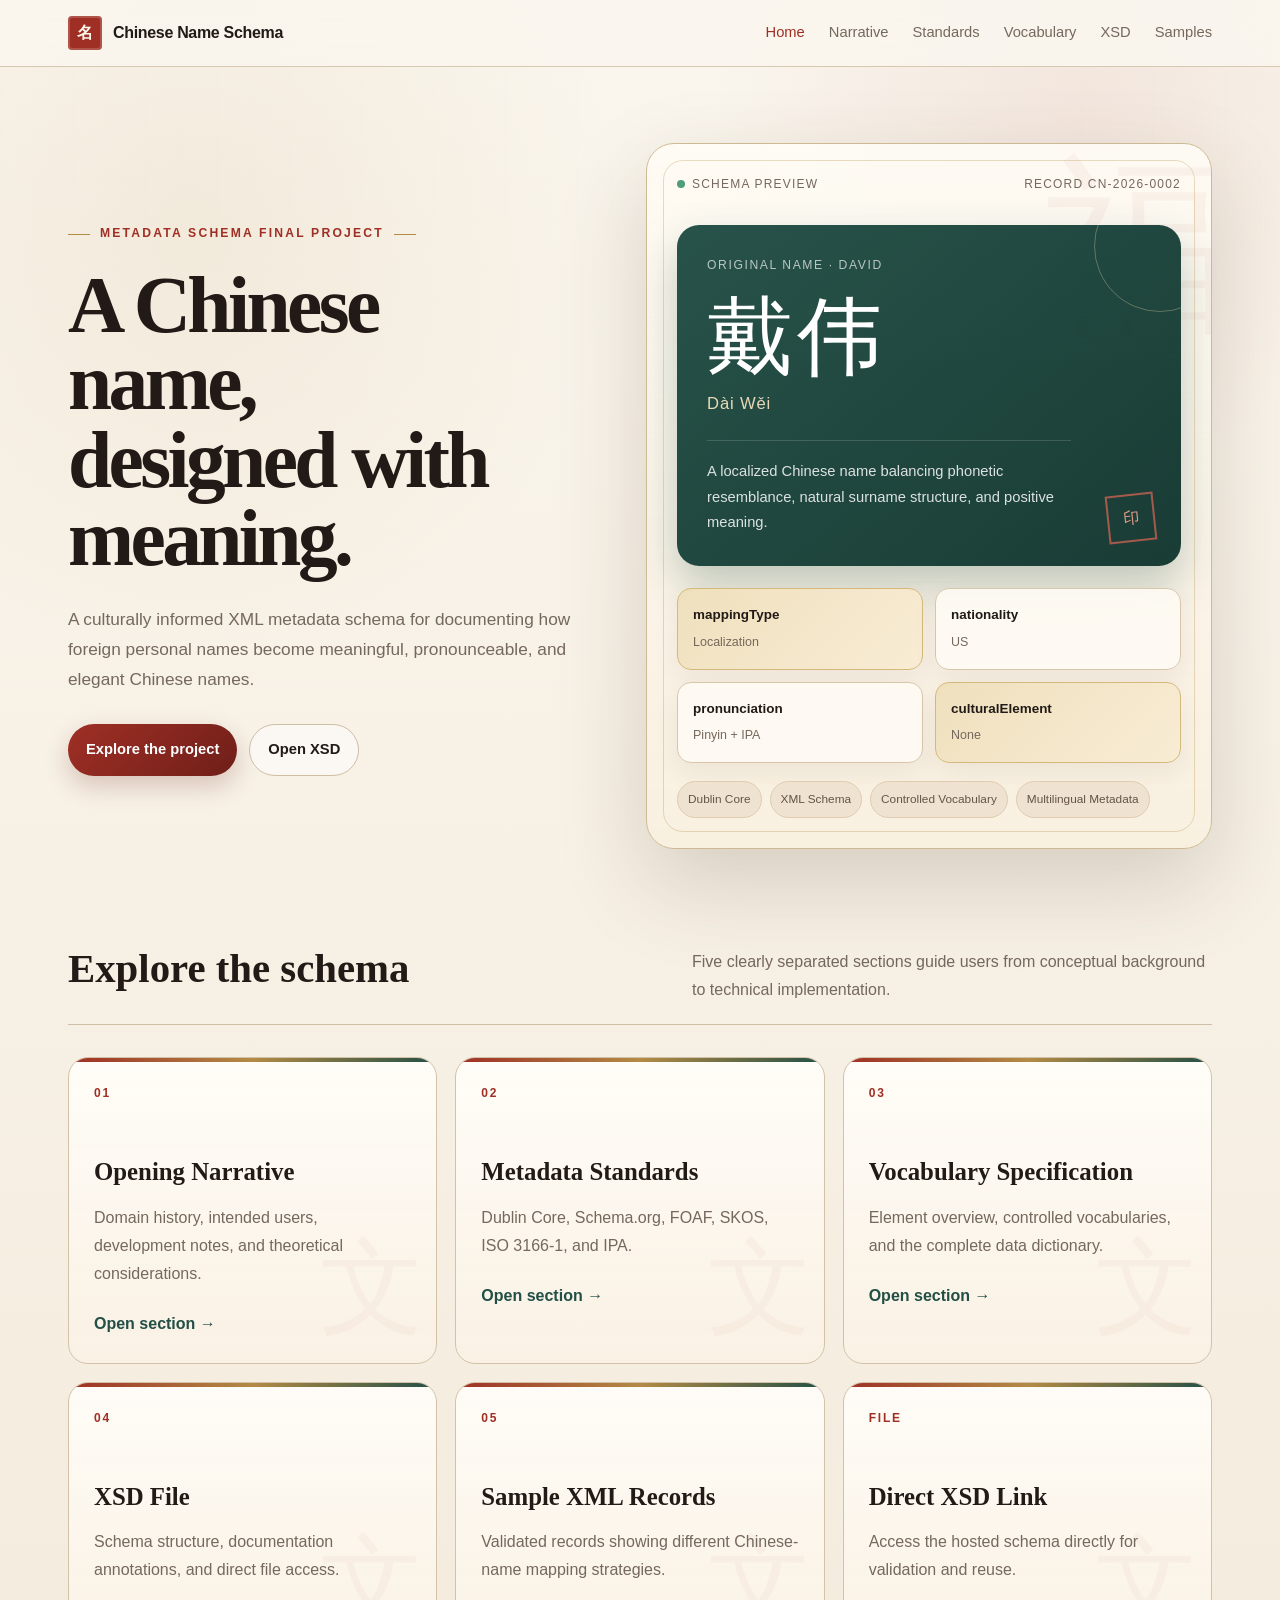
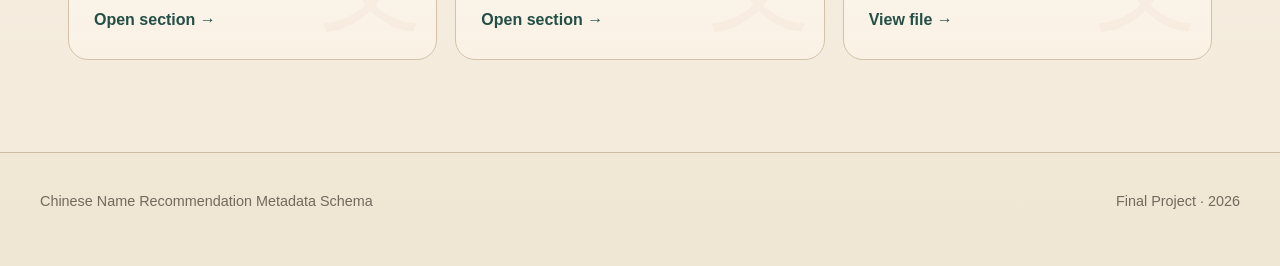
==== index.html @ 39246473 "Add files via upload" ====
<!doctype html>
<html lang="en">
<head>
<meta charset="utf-8">
<meta name="viewport" content="width=device-width,initial-scale=1">
<title>Chinese Name Recommendation Metadata Schema</title>
<meta name="description" content="">
<link rel="stylesheet" href="style.css">
</head>
<body>

<header class="site-header">
  <nav class="nav">
    <a class="brand" href="index.html">Chinese Name Schema</a>
    <button class="menu-button" aria-label="Open menu">☰</button>
    <div class="nav-links"><a class="active" href="index.html">Home</a><a class="" href="about.html">Narrative</a><a class="" href="standards.html">Standards</a><a class="" href="vocabulary.html">Vocabulary</a><a class="" href="xsd.html">XSD</a><a class="" href="samples.html">Samples</a></div>
  </nav>
</header>



<main>
  <section class="hero">
    <div class="hero-copy">
      <div class="eyebrow">Metadata Schema Final Project</div>
      <h1>A Chinese name,<br>designed with meaning.</h1>
      <p>
        A culturally informed XML metadata schema for documenting how foreign personal names become meaningful, pronounceable, and elegant Chinese names.
      </p>
      <div class="hero-actions">
        <a class="btn-primary" href="about.html">Explore the project</a>
        <a class="btn-outline" href="cn_schema.xsd">Open XSD</a>
      </div>
    </div>

    <div class="hero-visual">
      <div class="visual-top">
        <span><span class="status-dot"></span>Schema preview</span>
        <span>Record CN-2026-0002</span>
      </div>

      <div class="name-card">
        <div class="original">Original name · David</div>
        <div class="hanzi">戴伟</div>
        <div class="pinyin">Dài Wěi</div>
        <div class="meaning">
          A localized Chinese name balancing phonetic resemblance,
          natural surname structure, and positive meaning.
        </div>
      </div>

      <div class="schema-map">
        <div class="node accent">
          <strong>mappingType</strong>
          <span>Localization</span>
        </div>
        <div class="node">
          <strong>nationality</strong>
          <span>US</span>
        </div>
        <div class="node">
          <strong>pronunciation</strong>
          <span>Pinyin + IPA</span>
        </div>
        <div class="node accent">
          <strong>culturalElement</strong>
          <span>None</span>
        </div>
      </div>

      <div class="chips">
        <span class="chip">Dublin Core</span>
        <span class="chip">XML Schema</span>
        <span class="chip">Controlled Vocabulary</span>
        <span class="chip">Multilingual Metadata</span>
      </div>
    </div>
  </section>

  <section class="container">
    <div class="section-title">
      <h2>Explore the schema</h2>
      <p>Five clearly separated sections guide users from conceptual background to technical implementation.</p>
    </div>
    <div class="cards">
      <a class="card" href="about.html">
        <div class="card-num">01</div>
        <h3>Opening Narrative</h3>
        <p>Domain history, intended users, development notes, and theoretical considerations.</p>
        <span class="arrow">Open section →</span>
      </a>
      <a class="card" href="standards.html">
        <div class="card-num">02</div>
        <h3>Metadata Standards</h3>
        <p>Dublin Core, Schema.org, FOAF, SKOS, ISO 3166-1, and IPA.</p>
        <span class="arrow">Open section →</span>
      </a>
      <a class="card" href="vocabulary.html">
        <div class="card-num">03</div>
        <h3>Vocabulary Specification</h3>
        <p>Element overview, controlled vocabularies, and the complete data dictionary.</p>
        <span class="arrow">Open section →</span>
      </a>
      <a class="card" href="xsd.html">
        <div class="card-num">04</div>
        <h3>XSD File</h3>
        <p>Schema structure, documentation annotations, and direct file access.</p>
        <span class="arrow">Open section →</span>
      </a>
      <a class="card" href="samples.html">
        <div class="card-num">05</div>
        <h3>Sample XML Records</h3>
        <p>Validated records showing different Chinese-name mapping strategies.</p>
        <span class="arrow">Open section →</span>
      </a>
      <a class="card" href="cn_schema.xsd">
        <div class="card-num">FILE</div>
        <h3>Direct XSD Link</h3>
        <p>Access the hosted schema directly for validation and reuse.</p>
        <span class="arrow">View file →</span>
      </a>
    </div>
  </section>
</main>



<footer class="footer">
  <div class="footer-inner">
    <span>Chinese Name Recommendation Metadata Schema</span>
    <span>Final Project · 2026</span>
  </div>
</footer>
<script src="script.js"></script>

</body>
</html>
---- style.css ----
:root{
  --paper:#f7f1e5;
  --paper-deep:#efe3cf;
  --ink:#221a16;
  --muted:#75685d;
  --line:#cfbda4;
  --red:#9f2f25;
  --red-deep:#6f1f19;
  --jade:#234f46;
  --jade-soft:#dce8e1;
  --gold:#b38b45;
  --gold-soft:#ead8af;
  --black:#171310;
  --max:1200px;
}
*{box-sizing:border-box}
html{scroll-behavior:smooth}
body{
  margin:0;
  color:var(--ink);
  background:
    radial-gradient(circle at 15% 12%, rgba(179,139,69,.10), transparent 22%),
    radial-gradient(circle at 85% 5%, rgba(159,47,37,.08), transparent 18%),
    linear-gradient(180deg,#faf6ee 0%,#f3eadb 100%);
  font-family:Inter,-apple-system,BlinkMacSystemFont,"Segoe UI","Noto Sans SC","Noto Sans KR",Arial,sans-serif;
  line-height:1.75;
}
body::before{
  content:"";position:fixed;inset:0;pointer-events:none;opacity:.14;
  background-image:
    linear-gradient(rgba(80,60,40,.04) 1px,transparent 1px),
    linear-gradient(90deg,rgba(80,60,40,.04) 1px,transparent 1px);
  background-size:36px 36px;
  mask-image:linear-gradient(to bottom,black,transparent 70%);
}
a{color:inherit}
.site-header{
  position:sticky;top:0;z-index:50;
  background:rgba(250,246,238,.9);
  backdrop-filter:blur(18px);
  border-bottom:1px solid rgba(207,189,164,.82);
}
.nav{
  max-width:var(--max);margin:auto;padding:16px 28px;
  display:flex;align-items:center;justify-content:space-between;gap:24px;
}
.brand{
  text-decoration:none;font-weight:800;letter-spacing:-.02em;
  display:flex;align-items:center
}
.brand::before{
  content:"名";display:inline-grid;place-items:center;
  width:34px;height:34px;margin-right:11px;
  background:var(--red);color:#fff8ec;border-radius:4px;
  font-family:"Noto Serif SC",Georgia,serif;font-size:1rem;
  box-shadow:inset 0 0 0 2px rgba(255,255,255,.18)
}
.nav-links{display:flex;gap:24px;align-items:center}
.nav-links a{text-decoration:none;color:var(--muted);font-size:.92rem}
.nav-links a:hover,.nav-links a.active{color:var(--red)}
.menu-button{display:none;background:none;border:0;font-size:1.4rem}

.hero{
  max-width:var(--max);margin:auto;padding:76px 28px 84px;
  display:grid;grid-template-columns:minmax(0,.95fr) minmax(470px,1.05fr);
  gap:66px;align-items:center;
}
.eyebrow{
  display:inline-flex;align-items:center;gap:10px;
  font-size:.76rem;letter-spacing:.18em;text-transform:uppercase;
  color:var(--red);font-weight:850
}
.eyebrow::before,.eyebrow::after{
  content:"";width:22px;height:1px;background:var(--gold)
}
h1{
  font-family:"Noto Serif SC",Georgia,"Times New Roman",serif;
  font-size:clamp(3.3rem,6.2vw,6.6rem);line-height:.98;
  letter-spacing:-.045em;margin:22px 0 26px;font-weight:600
}
.hero-copy p{font-size:1.08rem;color:var(--muted);max-width:650px}
.hero-actions{display:flex;gap:12px;flex-wrap:wrap;margin-top:30px}
.btn-primary,.btn-outline{
  display:inline-flex;align-items:center;justify-content:center;
  text-decoration:none;padding:12px 18px;border-radius:999px;
  font-weight:780;font-size:.92rem
}
.btn-primary{
  background:linear-gradient(135deg,var(--red),var(--red-deep));
  color:white;box-shadow:0 10px 24px rgba(111,31,25,.22)
}
.btn-outline{border:1px solid var(--line);background:rgba(255,255,255,.56)}

.hero-visual{
  position:relative;min-height:560px;border:1px solid #cdb992;
  border-radius:28px;overflow:hidden;padding:30px;
  background:
    linear-gradient(rgba(255,252,245,.88),rgba(248,239,223,.95)),
    repeating-linear-gradient(0deg,rgba(100,70,40,.025) 0 1px,transparent 1px 5px);
  box-shadow:0 34px 90px rgba(69,47,30,.18);
}
.hero-visual::before{
  content:"福";position:absolute;right:-20px;top:8px;
  font-family:"Noto Serif SC",Georgia,serif;font-size:12rem;
  color:rgba(159,47,37,.045);line-height:1
}
.hero-visual::after{
  content:"";position:absolute;inset:16px;border:1px solid rgba(179,139,69,.30);
  border-radius:20px;pointer-events:none
}
.visual-top{
  position:relative;display:flex;justify-content:space-between;align-items:center;
  font-size:.75rem;color:var(--muted);letter-spacing:.1em;text-transform:uppercase
}
.status-dot{display:inline-block;width:8px;height:8px;border-radius:50%;background:#4f9d79;margin-right:7px}
.name-card{
  position:relative;margin-top:30px;padding:30px;border-radius:22px;
  background:
    linear-gradient(140deg,rgba(35,79,70,.98),rgba(21,57,50,.98));
  color:white;box-shadow:0 20px 44px rgba(35,79,70,.28);
  overflow:hidden
}
.name-card::before{
  content:"";position:absolute;width:130px;height:130px;right:-45px;top:-45px;
  border:1px solid rgba(234,216,175,.32);border-radius:50%
}
.name-card::after{
  content:"印";position:absolute;right:26px;bottom:24px;
  width:44px;height:44px;display:grid;place-items:center;
  border:2px solid rgba(218,102,84,.72);color:#e29a89;
  font-family:"Noto Serif SC",serif;font-size:1rem;transform:rotate(-6deg)
}
.name-card .original{font-size:.76rem;opacity:.68;text-transform:uppercase;letter-spacing:.13em}
.name-card .hanzi{
  font-family:"Noto Serif SC",Georgia,serif;font-size:5.4rem;line-height:1;
  margin:18px 0 8px;letter-spacing:.05em
}
.name-card .pinyin{font-size:1.04rem;letter-spacing:.05em;color:#e8d8b7}
.name-card .meaning{
  margin-top:22px;padding-top:18px;border-top:1px solid rgba(255,255,255,.18);
  font-size:.92rem;opacity:.84;max-width:82%
}
.schema-map{
  position:relative;margin-top:22px;display:grid;grid-template-columns:1fr 1fr;gap:12px
}
.node{
  background:rgba(255,252,245,.88);border:1px solid #d7c6a9;
  border-radius:14px;padding:14px 15px;
  box-shadow:0 10px 25px rgba(64,47,31,.07)
}
.node strong{display:block;font-size:.84rem;color:var(--ink)}
.node span{color:var(--muted);font-size:.78rem}
.node.accent{
  background:linear-gradient(135deg,#efe0bd,#f8ecd4);
  border-color:#d4b87c
}
.chips{position:relative;display:flex;flex-wrap:wrap;gap:8px;margin-top:18px}
.chip{
  padding:7px 10px;border-radius:999px;background:#efe2d0;
  font-size:.74rem;color:#665447;border:1px solid #dfccb0
}

.container{max-width:var(--max);margin:auto;padding:0 28px 92px}
.section-title{
  display:flex;justify-content:space-between;gap:20px;align-items:end;
  border-bottom:1px solid var(--line);padding-bottom:20px;margin-bottom:32px
}
.section-title h2{
  font-family:"Noto Serif SC",Georgia,serif;font-size:2.55rem;margin:0;font-weight:600
}
.section-title p{color:var(--muted);margin:0;max-width:520px}
.cards{display:grid;grid-template-columns:repeat(3,minmax(0,1fr));gap:18px}
.card{
  position:relative;display:block;text-decoration:none;
  background:linear-gradient(180deg,rgba(255,253,248,.95),rgba(249,241,228,.93));
  border:1px solid #d3c2a8;border-radius:20px;padding:25px;
  transition:.25s ease;min-height:255px;overflow:hidden
}
.card::before{
  content:"";position:absolute;left:0;top:0;width:100%;height:4px;
  background:linear-gradient(90deg,var(--red),var(--gold),var(--jade))
}
.card::after{
  content:"文";position:absolute;right:12px;bottom:-16px;
  font-family:"Noto Serif SC",Georgia,serif;font-size:6.5rem;
  color:rgba(159,47,37,.035)
}
.card:hover{
  transform:translateY(-5px);
  box-shadow:0 20px 46px rgba(65,45,28,.12);
  border-color:#bea273
}
.card-num{font-size:.75rem;color:var(--red);letter-spacing:.15em;font-weight:850}
.card h3{
  font-family:"Noto Serif SC",Georgia,serif;font-size:1.55rem;
  margin:46px 0 10px;font-weight:600
}
.card p{color:var(--muted);margin:0;position:relative;z-index:1}
.arrow{display:inline-block;margin-top:22px;font-weight:800;color:var(--jade);position:relative;z-index:1}

.page-hero{max-width:var(--max);margin:auto;padding:78px 28px 48px}
.page-hero h1{font-size:clamp(3rem,5.6vw,5.3rem)}
.page-hero .lead{font-size:1.08rem;color:var(--muted);max-width:760px}
.content{
  max-width:var(--max);margin:auto;padding:0 28px 92px;
  display:grid;grid-template-columns:245px minmax(0,1fr);gap:46px
}
.side-nav{position:sticky;top:96px;align-self:start}
.side-nav a{
  display:block;text-decoration:none;color:var(--muted);
  padding:10px 0;font-size:.92rem;border-bottom:1px solid rgba(207,189,164,.56)
}
.side-nav a:hover{color:var(--red)}
.article section{
  background:rgba(255,253,248,.92);border:1px solid #d8c6aa;
  border-radius:20px;padding:34px;margin-bottom:22px;
  box-shadow:0 12px 34px rgba(60,43,28,.055)
}
.article h2{
  font-family:"Noto Serif SC",Georgia,serif;font-size:2rem;
  font-weight:600;margin-top:0;color:var(--red-deep)
}
.article h3{margin-top:28px}
.meta-grid{display:grid;grid-template-columns:repeat(2,minmax(0,1fr));gap:16px}
.meta-item{
  background:linear-gradient(180deg,#fbf6ed,#f3e8d7);
  border:1px solid #dac8ab;border-radius:14px;padding:18px
}
.meta-item strong{display:block;margin-bottom:6px;color:var(--jade)}
.table-wrap{overflow:auto;border:1px solid #d7c4a5;border-radius:14px}
table{width:100%;border-collapse:collapse;min-width:780px;background:#fffdf8}
th,td{padding:13px 14px;border-bottom:1px solid #e0d2bc;text-align:left;vertical-align:top;font-size:.92rem}
th{background:#efe1c9;font-weight:750}
code{font-family:"SFMono-Regular",Consolas,monospace;font-size:.9em}
pre{
  background:#181411;color:#f6eddf;border-radius:14px;padding:20px;overflow:auto;
  font-family:"SFMono-Regular",Consolas,monospace;font-size:.82rem;line-height:1.6
}
.btn-row{display:flex;flex-wrap:wrap;gap:10px;margin:20px 0}
.btn{
  display:inline-block;text-decoration:none;padding:11px 16px;border-radius:999px;
  background:linear-gradient(135deg,var(--red),var(--red-deep));
  color:#fff;font-weight:760;font-size:.9rem
}
.btn.light{background:transparent;color:var(--ink);border:1px solid var(--line)}
.tag{
  display:inline-block;background:var(--jade-soft);border-radius:999px;
  padding:5px 10px;margin:3px;font-size:.82rem;color:var(--jade);
  border:1px solid #c8d8d0
}
.detail-list details{
  background:#fffdf8;border:1px solid #d9c7aa;border-radius:14px;margin-bottom:12px;overflow:hidden
}
.detail-list summary{cursor:pointer;padding:18px 20px;font-weight:780;list-style:none}
.detail-list summary::-webkit-details-marker{display:none}
.detail-body{padding:0 20px 20px;color:var(--muted)}
.footer{
  border-top:1px solid var(--line);padding:36px 28px 52px;
  color:var(--muted);font-size:.9rem;
  background:rgba(239,227,207,.55)
}
.footer-inner{max-width:var(--max);margin:auto;display:flex;justify-content:space-between;gap:20px}

@media(max-width:1000px){
  .hero{grid-template-columns:1fr;gap:38px}
  .hero-visual{min-height:auto}
  .cards{grid-template-columns:repeat(2,minmax(0,1fr))}
}
@media(max-width:820px){
  .content{grid-template-columns:1fr}
  .side-nav{position:static;border-bottom:1px solid var(--line);padding-bottom:16px}
  .nav-links{display:none}
  .menu-button{display:block}
  .nav-links.open{
    display:flex;position:absolute;left:0;right:0;top:67px;background:#fffaf1;
    padding:18px 24px;flex-direction:column;align-items:flex-start;border-bottom:1px solid var(--line)
  }
}
@media(max-width:640px){
  .hero{padding-top:58px}
  .cards,.meta-grid,.schema-map{grid-template-columns:1fr}
  .hero-visual{padding:20px}
  .name-card .hanzi{font-size:4.2rem}
  .footer-inner{flex-direction:column}
}
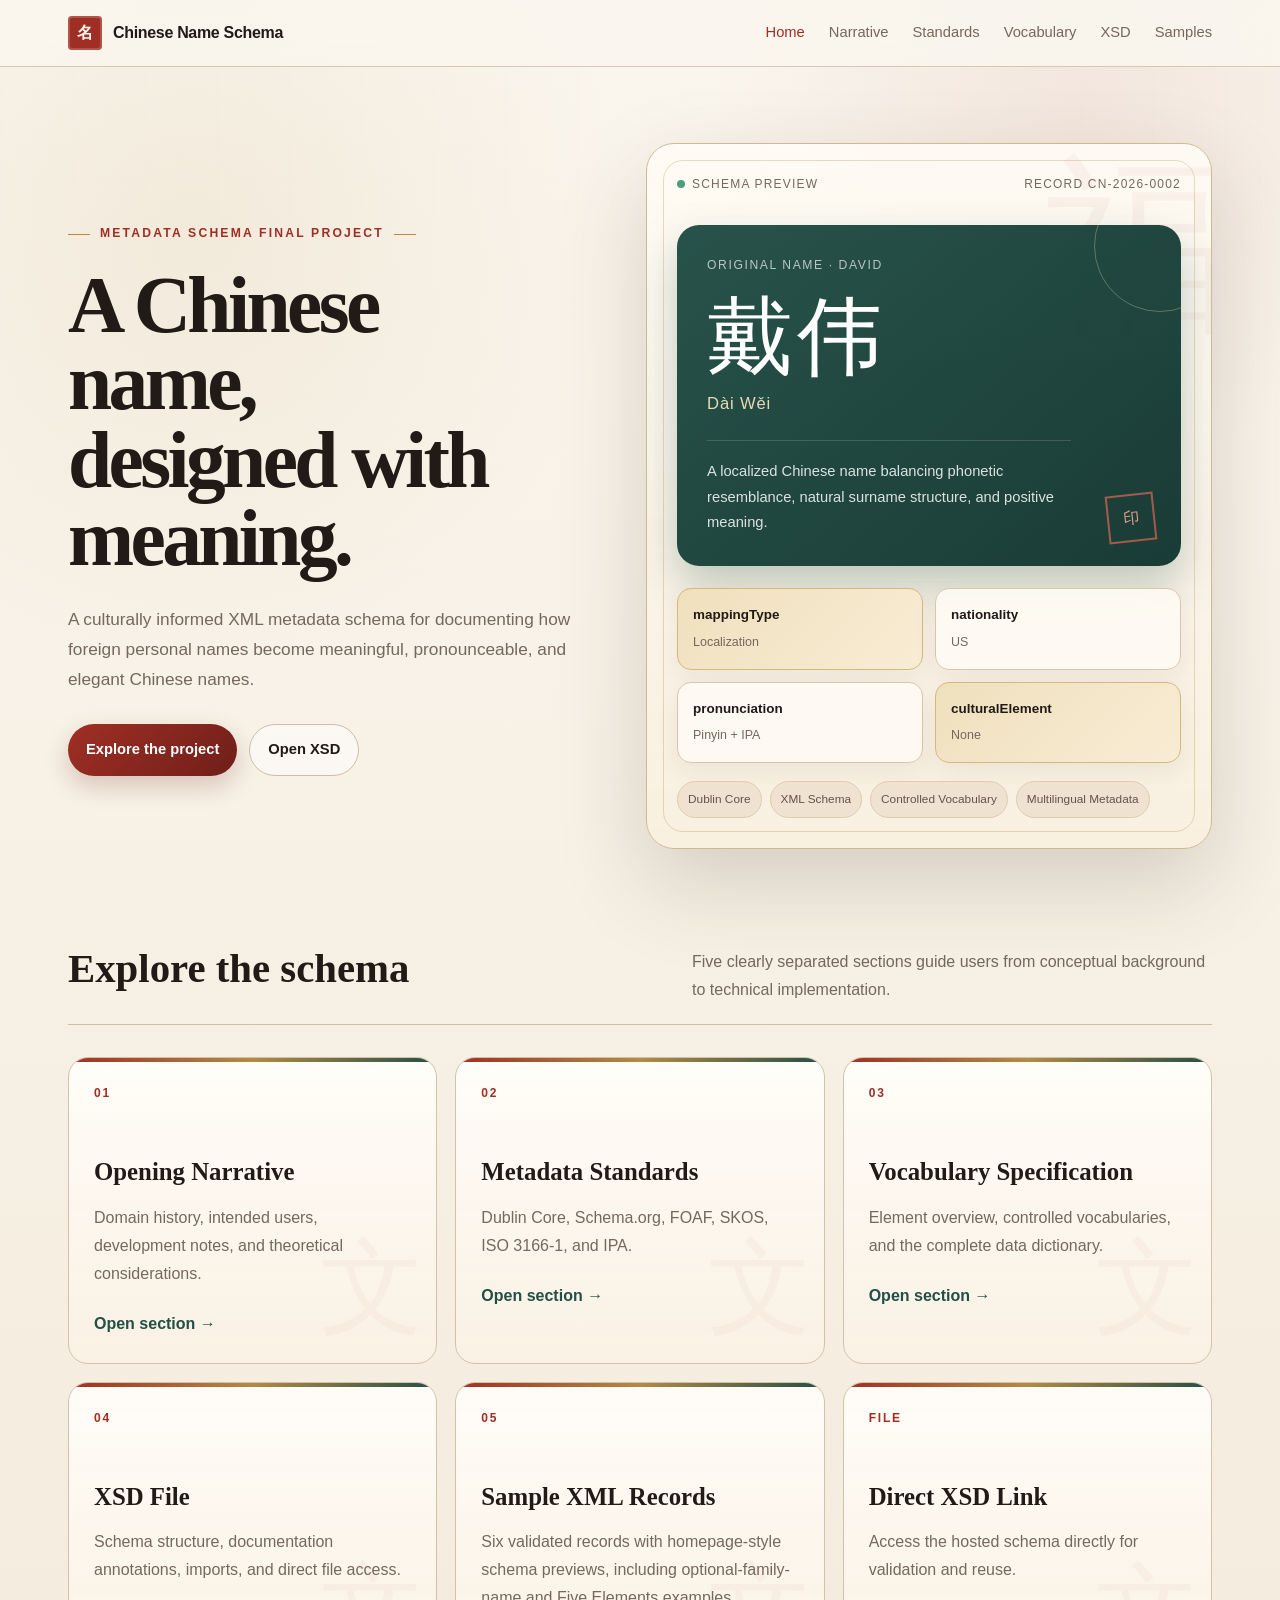
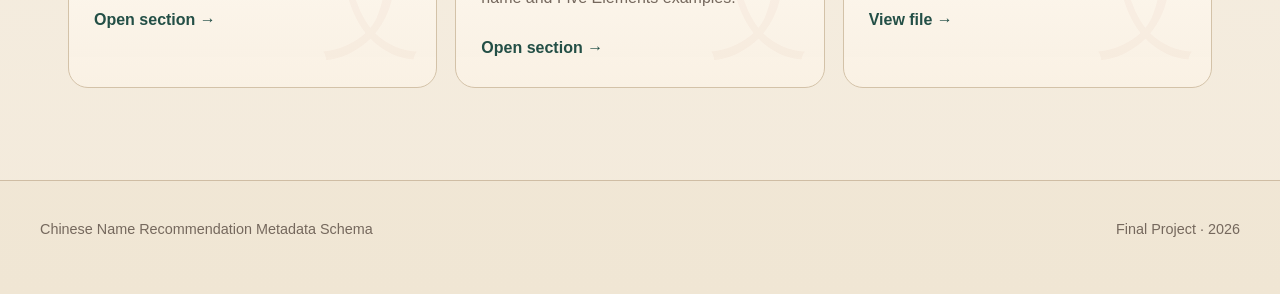
==== commit 48958bdf: "Add files via upload" ====
--- a/index.html
+++ b/index.html
@@ -4,29 +4,23 @@
 <meta charset="utf-8">
 <meta name="viewport" content="width=device-width,initial-scale=1">
 <title>Chinese Name Recommendation Metadata Schema</title>
-<meta name="description" content="">
+<meta name="description" content="A culturally informed XML metadata schema for Chinese-name recommendations.">
 <link rel="stylesheet" href="style.css">
 </head>
 <body>
-
 <header class="site-header">
-  <nav class="nav">
+  <nav class="nav" aria-label="Primary navigation">
     <a class="brand" href="index.html">Chinese Name Schema</a>
-    <button class="menu-button" aria-label="Open menu">☰</button>
+    <button class="menu-button" type="button" aria-label="Open menu" aria-expanded="false">☰</button>
     <div class="nav-links"><a class="active" href="index.html">Home</a><a class="" href="about.html">Narrative</a><a class="" href="standards.html">Standards</a><a class="" href="vocabulary.html">Vocabulary</a><a class="" href="xsd.html">XSD</a><a class="" href="samples.html">Samples</a></div>
   </nav>
 </header>
-
-
-
 <main>
   <section class="hero">
     <div class="hero-copy">
       <div class="eyebrow">Metadata Schema Final Project</div>
       <h1>A Chinese name,<br>designed with meaning.</h1>
-      <p>
-        A culturally informed XML metadata schema for documenting how foreign personal names become meaningful, pronounceable, and elegant Chinese names.
-      </p>
+      <p>A culturally informed XML metadata schema for documenting how foreign personal names become meaningful, pronounceable, and elegant Chinese names.</p>
       <div class="hero-actions">
         <a class="btn-primary" href="about.html">Explore the project</a>
         <a class="btn-outline" href="cn_schema.xsd">Open XSD</a>
@@ -38,41 +32,20 @@
         <span><span class="status-dot"></span>Schema preview</span>
         <span>Record CN-2026-0002</span>
       </div>
-
       <div class="name-card">
         <div class="original">Original name · David</div>
         <div class="hanzi">戴伟</div>
         <div class="pinyin">Dài Wěi</div>
-        <div class="meaning">
-          A localized Chinese name balancing phonetic resemblance,
-          natural surname structure, and positive meaning.
-        </div>
+        <div class="meaning">A localized Chinese name balancing phonetic resemblance, natural surname structure, and positive meaning.</div>
       </div>
-
       <div class="schema-map">
-        <div class="node accent">
-          <strong>mappingType</strong>
-          <span>Localization</span>
-        </div>
-        <div class="node">
-          <strong>nationality</strong>
-          <span>US</span>
-        </div>
-        <div class="node">
-          <strong>pronunciation</strong>
-          <span>Pinyin + IPA</span>
-        </div>
-        <div class="node accent">
-          <strong>culturalElement</strong>
-          <span>None</span>
-        </div>
+        <div class="node accent"><strong>mappingType</strong><span>Localization</span></div>
+        <div class="node"><strong>nationality</strong><span>US</span></div>
+        <div class="node"><strong>pronunciation</strong><span>Pinyin + IPA</span></div>
+        <div class="node accent"><strong>culturalElement</strong><span>None</span></div>
       </div>
-
       <div class="chips">
-        <span class="chip">Dublin Core</span>
-        <span class="chip">XML Schema</span>
-        <span class="chip">Controlled Vocabulary</span>
-        <span class="chip">Multilingual Metadata</span>
+        <span class="chip">Dublin Core</span><span class="chip">XML Schema</span><span class="chip">Controlled Vocabulary</span><span class="chip">Multilingual Metadata</span>
       </div>
     </div>
   </section>
@@ -83,48 +56,15 @@
       <p>Five clearly separated sections guide users from conceptual background to technical implementation.</p>
     </div>
     <div class="cards">
-      <a class="card" href="about.html">
-        <div class="card-num">01</div>
-        <h3>Opening Narrative</h3>
-        <p>Domain history, intended users, development notes, and theoretical considerations.</p>
-        <span class="arrow">Open section →</span>
-      </a>
-      <a class="card" href="standards.html">
-        <div class="card-num">02</div>
-        <h3>Metadata Standards</h3>
-        <p>Dublin Core, Schema.org, FOAF, SKOS, ISO 3166-1, and IPA.</p>
-        <span class="arrow">Open section →</span>
-      </a>
-      <a class="card" href="vocabulary.html">
-        <div class="card-num">03</div>
-        <h3>Vocabulary Specification</h3>
-        <p>Element overview, controlled vocabularies, and the complete data dictionary.</p>
-        <span class="arrow">Open section →</span>
-      </a>
-      <a class="card" href="xsd.html">
-        <div class="card-num">04</div>
-        <h3>XSD File</h3>
-        <p>Schema structure, documentation annotations, and direct file access.</p>
-        <span class="arrow">Open section →</span>
-      </a>
-      <a class="card" href="samples.html">
-        <div class="card-num">05</div>
-        <h3>Sample XML Records</h3>
-        <p>Validated records showing different Chinese-name mapping strategies.</p>
-        <span class="arrow">Open section →</span>
-      </a>
-      <a class="card" href="cn_schema.xsd">
-        <div class="card-num">FILE</div>
-        <h3>Direct XSD Link</h3>
-        <p>Access the hosted schema directly for validation and reuse.</p>
-        <span class="arrow">View file →</span>
-      </a>
+      <a class="card" href="about.html"><div class="card-num">01</div><h3>Opening Narrative</h3><p>Domain history, intended users, development notes, and theoretical considerations.</p><span class="arrow">Open section →</span></a>
+      <a class="card" href="standards.html"><div class="card-num">02</div><h3>Metadata Standards</h3><p>Dublin Core, Schema.org, FOAF, SKOS, ISO 3166-1, and IPA.</p><span class="arrow">Open section →</span></a>
+      <a class="card" href="vocabulary.html"><div class="card-num">03</div><h3>Vocabulary Specification</h3><p>Element overview, controlled vocabularies, and the complete data dictionary.</p><span class="arrow">Open section →</span></a>
+      <a class="card" href="xsd.html"><div class="card-num">04</div><h3>XSD File</h3><p>Schema structure, documentation annotations, imports, and direct file access.</p><span class="arrow">Open section →</span></a>
+      <a class="card" href="samples.html"><div class="card-num">05</div><h3>Sample XML Records</h3><p>Six validated records with homepage-style schema previews, including optional-family-name and Five Elements examples.</p><span class="arrow">Open section →</span></a>
+      <a class="card" href="cn_schema.xsd"><div class="card-num">FILE</div><h3>Direct XSD Link</h3><p>Access the hosted schema directly for validation and reuse.</p><span class="arrow">View file →</span></a>
     </div>
   </section>
 </main>
-
-
-
 <footer class="footer">
   <div class="footer-inner">
     <span>Chinese Name Recommendation Metadata Schema</span>
@@ -132,6 +72,5 @@
   </div>
 </footer>
 <script src="script.js"></script>
-
 </body>
-</html>+</html>
--- a/style.css
+++ b/style.css
@@ -282,4 +282,47 @@
   .hero-visual{padding:20px}
   .name-card .hanzi{font-size:4.2rem}
   .footer-inner{flex-direction:column}
-}+}
+
+/* Section 05: homepage-style schema previews */
+.samples-layout{grid-template-columns:260px minmax(0,1fr)}
+.sample-section{scroll-margin-top:94px}
+.sample-section-heading{display:flex;justify-content:space-between;gap:28px;align-items:flex-start;margin-bottom:24px}
+.sample-section-heading h2{margin:4px 0 8px}
+.sample-section-heading p{margin:0;color:var(--muted);max-width:720px}
+.sample-kicker{font-size:.74rem;letter-spacing:.13em;text-transform:uppercase;color:var(--gold);font-weight:850}
+.validation-badge{flex:0 0 auto;padding:8px 12px;border:1px solid #c8d8d0;background:var(--jade-soft);color:var(--jade);border-radius:999px;font-size:.78rem;font-weight:760;white-space:nowrap}
+.schema-preview{min-height:0;margin:24px 0 20px;padding:26px;border-radius:24px;box-shadow:0 22px 58px rgba(69,47,30,.14)}
+.schema-preview::before{font-size:9rem;right:-10px;top:18px}
+.schema-preview::after{inset:13px}
+.schema-preview .name-card{margin-top:22px;padding:26px}
+.schema-preview .name-card .hanzi{font-size:4.5rem}
+.schema-preview .name-card .meaning{max-width:88%}
+.schema-preview .schema-map{grid-template-columns:repeat(3,minmax(0,1fr))}
+.schema-preview .node{min-height:72px}
+.schema-preview .node span{overflow-wrap:anywhere}
+.chip-accent{background:#f4d9cb;border-color:#dfa58f;color:#8b3228}
+.xml-details{background:#fffaf1;border:1px solid #d9c7aa;border-radius:14px;overflow:hidden;margin-top:16px}
+.xml-details summary{cursor:pointer;padding:17px 20px;font-weight:800;list-style:none;color:var(--jade)}
+.xml-details summary::-webkit-details-marker{display:none}
+.xml-details summary::after{content:"＋";float:right;color:var(--red)}
+.xml-details[open] summary::after{content:"−"}
+.xml-details .detail-body{padding:0 16px 16px}
+.xml-details pre{margin:0;max-height:620px}
+.article section[id]{scroll-margin-top:94px}
+
+@media(max-width:1100px){
+  .schema-preview .schema-map{grid-template-columns:repeat(2,minmax(0,1fr))}
+  .sample-section-heading{display:block}
+  .validation-badge{display:inline-flex;margin-top:14px}
+}
+@media(max-width:820px){
+  .samples-layout{grid-template-columns:1fr}
+}
+@media(max-width:640px){
+  .schema-preview{padding:18px}
+  .schema-preview .schema-map{grid-template-columns:1fr}
+  .schema-preview .name-card .hanzi{font-size:3.6rem}
+  .schema-preview .name-card .meaning{max-width:100%}
+  .validation-badge{white-space:normal}
+}
